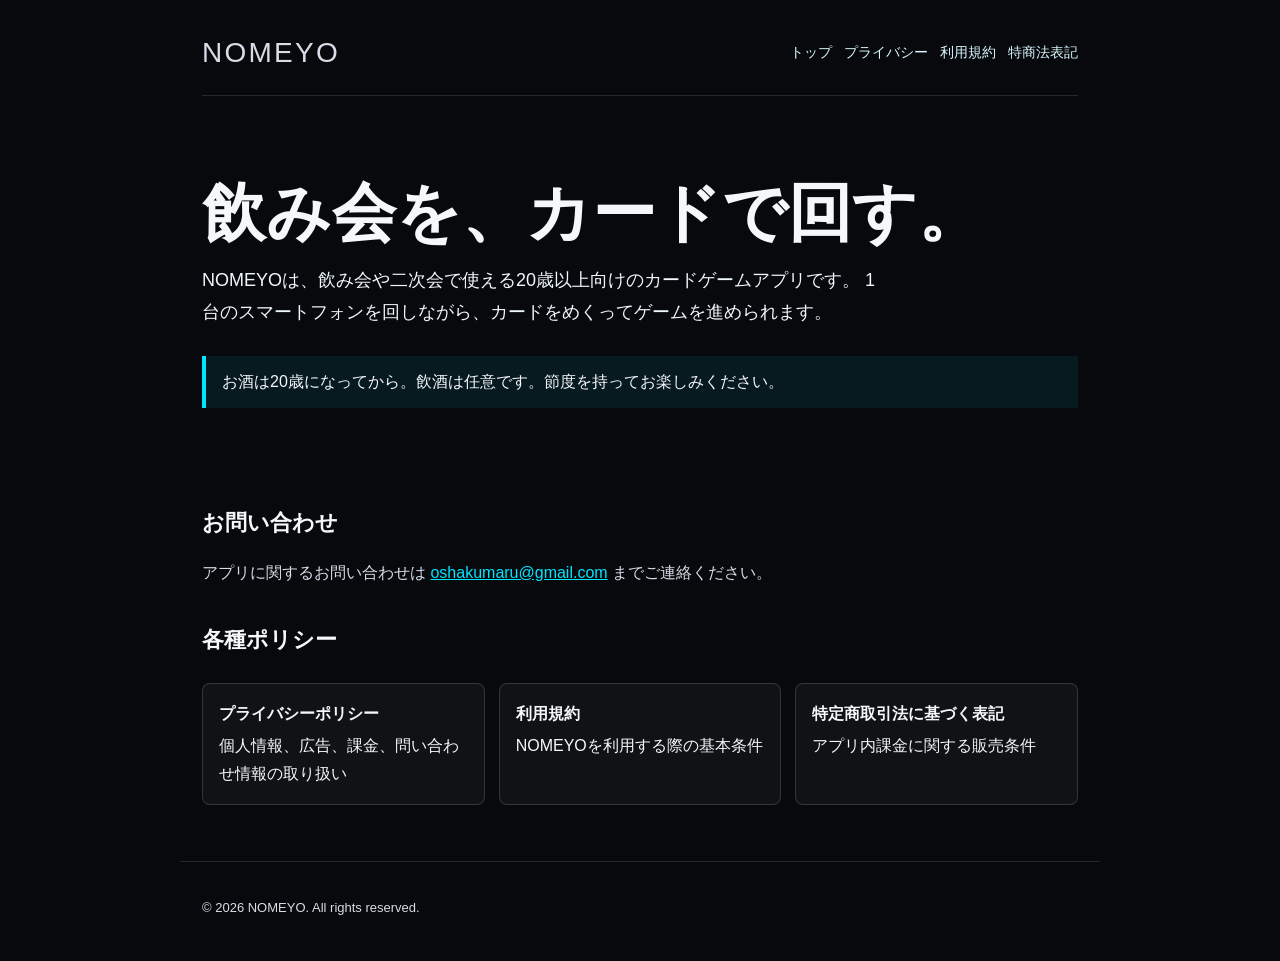
==== docs/index.html @ 65ac16de "upload_policy" ====
<!doctype html>
<html lang="ja">
<head>
  <meta charset="utf-8">
  <meta name="viewport" content="width=device-width, initial-scale=1">
  <title>NOMEYO - 飲み会カードゲーム</title>
  <meta name="description" content="NOMEYOは、20歳以上の方向けの飲み会カードゲームアプリです。">
  <link rel="icon" type="image/svg+xml" href="favicon.svg">
  <link rel="stylesheet" href="styles.css">
</head>
<body>
  <div class="site">
    <header>
      <div class="brand">
        <p class="brand-name">NOMEYO</p>
        <nav aria-label="サイト内リンク">
          <a href="index.html">トップ</a>
          <a href="privacy.html">プライバシー</a>
          <a href="terms.html">利用規約</a>
          <a href="commerce.html">特商法表記</a>
        </nav>
      </div>
    </header>

    <main>
      <section class="hero">
        <h1>飲み会を、カードで回す。</h1>
        <p class="lead">
          NOMEYOは、飲み会や二次会で使える20歳以上向けのカードゲームアプリです。
          1台のスマートフォンを回しながら、カードをめくってゲームを進められます。
        </p>
        <p class="notice">
          お酒は20歳になってから。飲酒は任意です。節度を持ってお楽しみください。
        </p>
      </section>

      <section>
        <h2>お問い合わせ</h2>
        <p>
          アプリに関するお問い合わせは
          <a href="mailto:oshakumaru@gmail.com">oshakumaru@gmail.com</a>
          までご連絡ください。
        </p>
      </section>

      <section>
        <h2>各種ポリシー</h2>
        <div class="links">
          <a class="link-card" href="privacy.html">
            <strong>プライバシーポリシー</strong>
            個人情報、広告、課金、問い合わせ情報の取り扱い
          </a>
          <a class="link-card" href="terms.html">
            <strong>利用規約</strong>
            NOMEYOを利用する際の基本条件
          </a>
          <a class="link-card" href="commerce.html">
            <strong>特定商取引法に基づく表記</strong>
            アプリ内課金に関する販売条件
          </a>
        </div>
      </section>
    </main>

    <footer>
      <p>&copy; 2026 NOMEYO. All rights reserved.</p>
    </footer>
  </div>
</body>
</html>
---- docs/styles.css ----
* {
  box-sizing: border-box;
}

body {
  margin: 0;
  background: #08090d;
  color: #f5f7fb;
  font-family: -apple-system, BlinkMacSystemFont, "Segoe UI", sans-serif;
  line-height: 1.75;
}

a {
  color: #00e5ff;
}

.site {
  min-height: 100vh;
  display: flex;
  flex-direction: column;
}

header,
main,
footer {
  width: min(920px, 100%);
  margin: 0 auto;
  padding: 0 22px;
}

header {
  padding-top: 28px;
  padding-bottom: 22px;
}

.brand {
  display: flex;
  align-items: center;
  justify-content: space-between;
  gap: 18px;
  border-bottom: 1px solid rgba(255, 255, 255, 0.12);
  padding-bottom: 18px;
}

.brand-name {
  margin: 0;
  font-size: 28px;
  letter-spacing: 0.08em;
}

nav {
  display: flex;
  flex-wrap: wrap;
  gap: 12px;
  font-size: 14px;
}

nav a {
  color: #d9faff;
  text-decoration: none;
}

main {
  flex: 1;
  padding-top: 34px;
  padding-bottom: 56px;
}

.hero {
  padding: 28px 0 34px;
}

h1 {
  margin: 0 0 18px;
  font-size: clamp(34px, 8vw, 64px);
  line-height: 1.05;
}

h2 {
  margin: 34px 0 12px;
  font-size: 22px;
}

p,
li,
dd {
  color: #d7dce7;
}

.lead {
  max-width: 680px;
  color: #eef7fb;
  font-size: 18px;
}

.notice {
  border-left: 4px solid #00e5ff;
  margin: 28px 0;
  padding: 12px 16px;
  background: rgba(0, 229, 255, 0.08);
  color: #f5f7fb;
}

.links {
  display: grid;
  grid-template-columns: repeat(auto-fit, minmax(220px, 1fr));
  gap: 14px;
  margin-top: 24px;
}

.link-card {
  display: block;
  border: 1px solid rgba(255, 255, 255, 0.14);
  border-radius: 8px;
  padding: 16px;
  background: rgba(255, 255, 255, 0.04);
  color: #f5f7fb;
  text-decoration: none;
}

.link-card strong {
  display: block;
  margin-bottom: 4px;
}

dl {
  display: grid;
  grid-template-columns: minmax(120px, 200px) 1fr;
  gap: 10px 18px;
}

dt {
  color: #ffffff;
  font-weight: 700;
}

dd {
  margin: 0;
}

footer {
  padding-top: 22px;
  padding-bottom: 28px;
  border-top: 1px solid rgba(255, 255, 255, 0.12);
  color: #98a2b3;
  font-size: 13px;
}

@media (max-width: 640px) {
  .brand {
    align-items: flex-start;
    flex-direction: column;
  }

  dl {
    display: block;
  }

  dt {
    margin-top: 18px;
  }
}
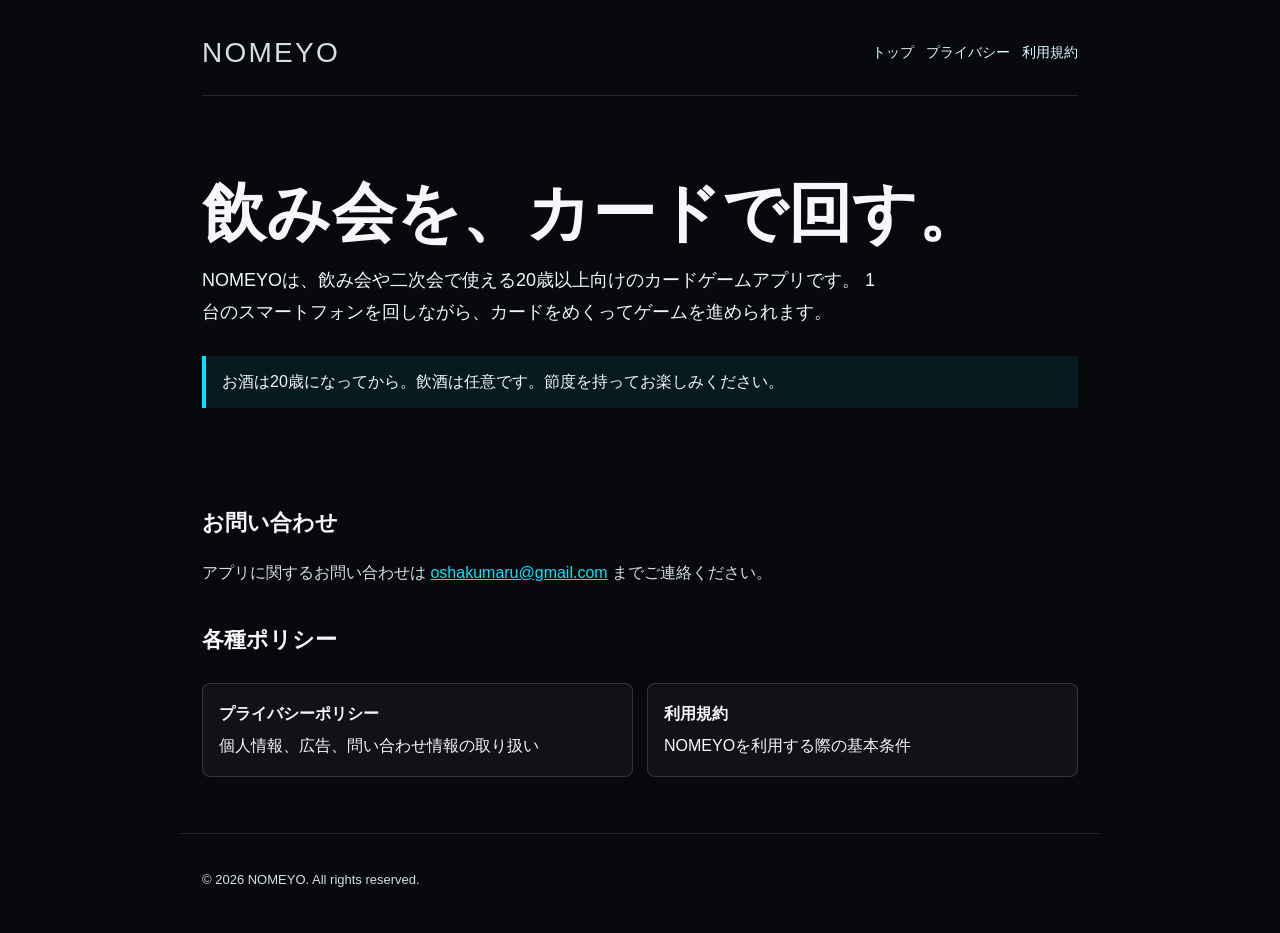
==== commit 67096727: "update_docs_noBilling" ====
--- a/docs/index.html
+++ b/docs/index.html
@@ -17,7 +17,6 @@
           <a href="index.html">トップ</a>
           <a href="privacy.html">プライバシー</a>
           <a href="terms.html">利用規約</a>
-          <a href="commerce.html">特商法表記</a>
         </nav>
       </div>
     </header>
@@ -48,15 +47,11 @@
         <div class="links">
           <a class="link-card" href="privacy.html">
             <strong>プライバシーポリシー</strong>
-            個人情報、広告、課金、問い合わせ情報の取り扱い
+            個人情報、広告、問い合わせ情報の取り扱い
           </a>
           <a class="link-card" href="terms.html">
             <strong>利用規約</strong>
             NOMEYOを利用する際の基本条件
-          </a>
-          <a class="link-card" href="commerce.html">
-            <strong>特定商取引法に基づく表記</strong>
-            アプリ内課金に関する販売条件
           </a>
         </div>
       </section>
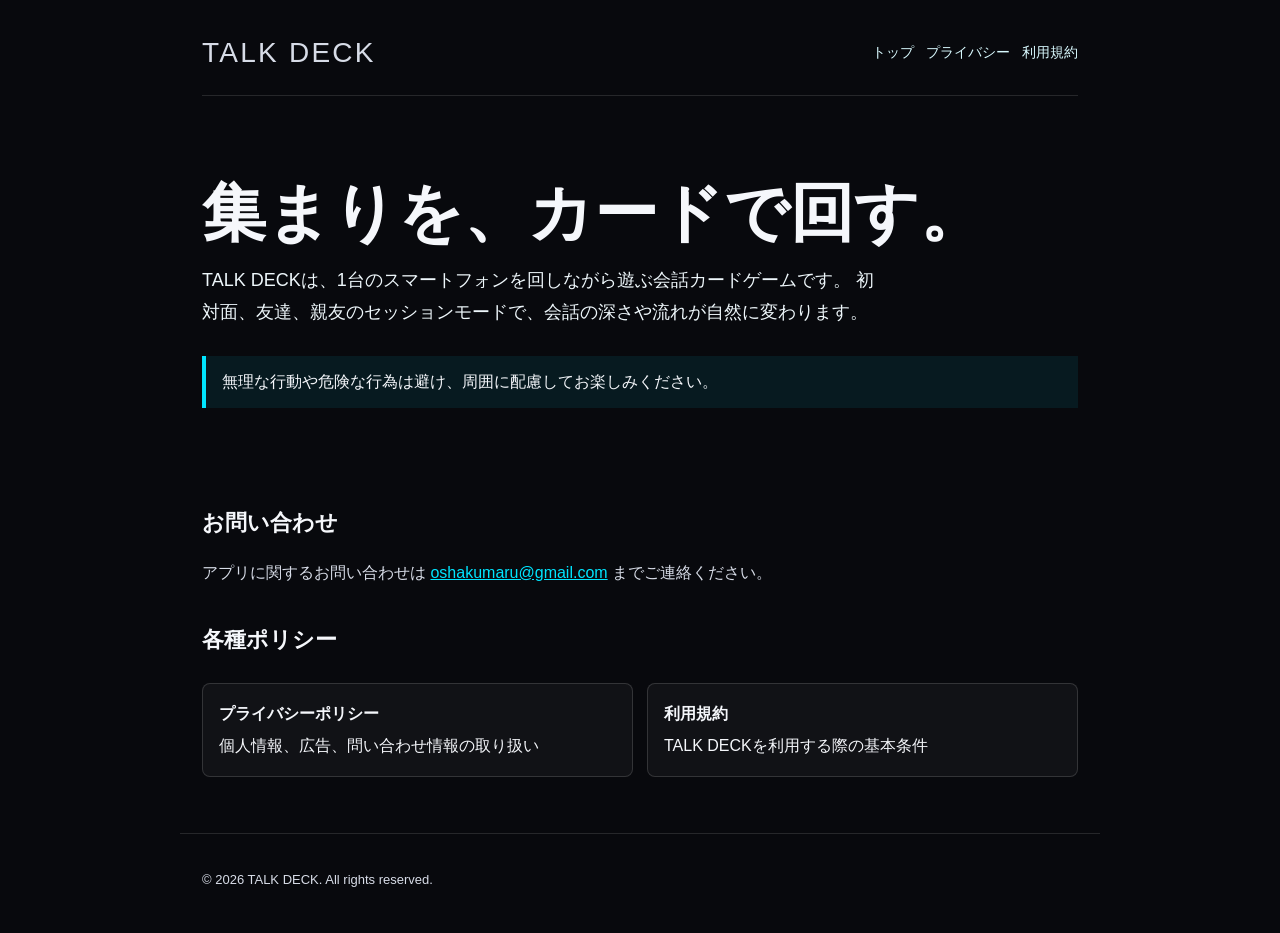
==== commit 0960a58d: "Add files via upload" ====
--- a/docs/index.html
+++ b/docs/index.html
@@ -3,8 +3,8 @@
 <head>
   <meta charset="utf-8">
   <meta name="viewport" content="width=device-width, initial-scale=1">
-  <title>NOMEYO - 飲み会カードゲーム</title>
-  <meta name="description" content="NOMEYOは、20歳以上の方向けの飲み会カードゲームアプリです。">
+  <title>TALK DECK - 会話カードゲーム</title>
+  <meta name="description" content="TALK DECKは、1台を回して遊ぶ会話カードゲームです。初対面、友達、親友のセッションモードで、ポイントやリアクションを楽しめます。">
   <link rel="icon" type="image/svg+xml" href="favicon.svg">
   <link rel="stylesheet" href="styles.css">
 </head>
@@ -12,7 +12,7 @@
   <div class="site">
     <header>
       <div class="brand">
-        <p class="brand-name">NOMEYO</p>
+        <p class="brand-name">TALK DECK</p>
         <nav aria-label="サイト内リンク">
           <a href="index.html">トップ</a>
           <a href="privacy.html">プライバシー</a>
@@ -23,13 +23,13 @@
 
     <main>
       <section class="hero">
-        <h1>飲み会を、カードで回す。</h1>
+        <h1>集まりを、カードで回す。</h1>
         <p class="lead">
-          NOMEYOは、飲み会や二次会で使える20歳以上向けのカードゲームアプリです。
-          1台のスマートフォンを回しながら、カードをめくってゲームを進められます。
+          TALK DECKは、1台のスマートフォンを回しながら遊ぶ会話カードゲームです。
+          初対面、友達、親友のセッションモードで、会話の深さや流れが自然に変わります。
         </p>
         <p class="notice">
-          お酒は20歳になってから。飲酒は任意です。節度を持ってお楽しみください。
+          無理な行動や危険な行為は避け、周囲に配慮してお楽しみください。
         </p>
       </section>
 
@@ -51,14 +51,14 @@
           </a>
           <a class="link-card" href="terms.html">
             <strong>利用規約</strong>
-            NOMEYOを利用する際の基本条件
+            TALK DECKを利用する際の基本条件
           </a>
         </div>
       </section>
     </main>
 
     <footer>
-      <p>&copy; 2026 NOMEYO. All rights reserved.</p>
+      <p>&copy; 2026 TALK DECK. All rights reserved.</p>
     </footer>
   </div>
 </body>
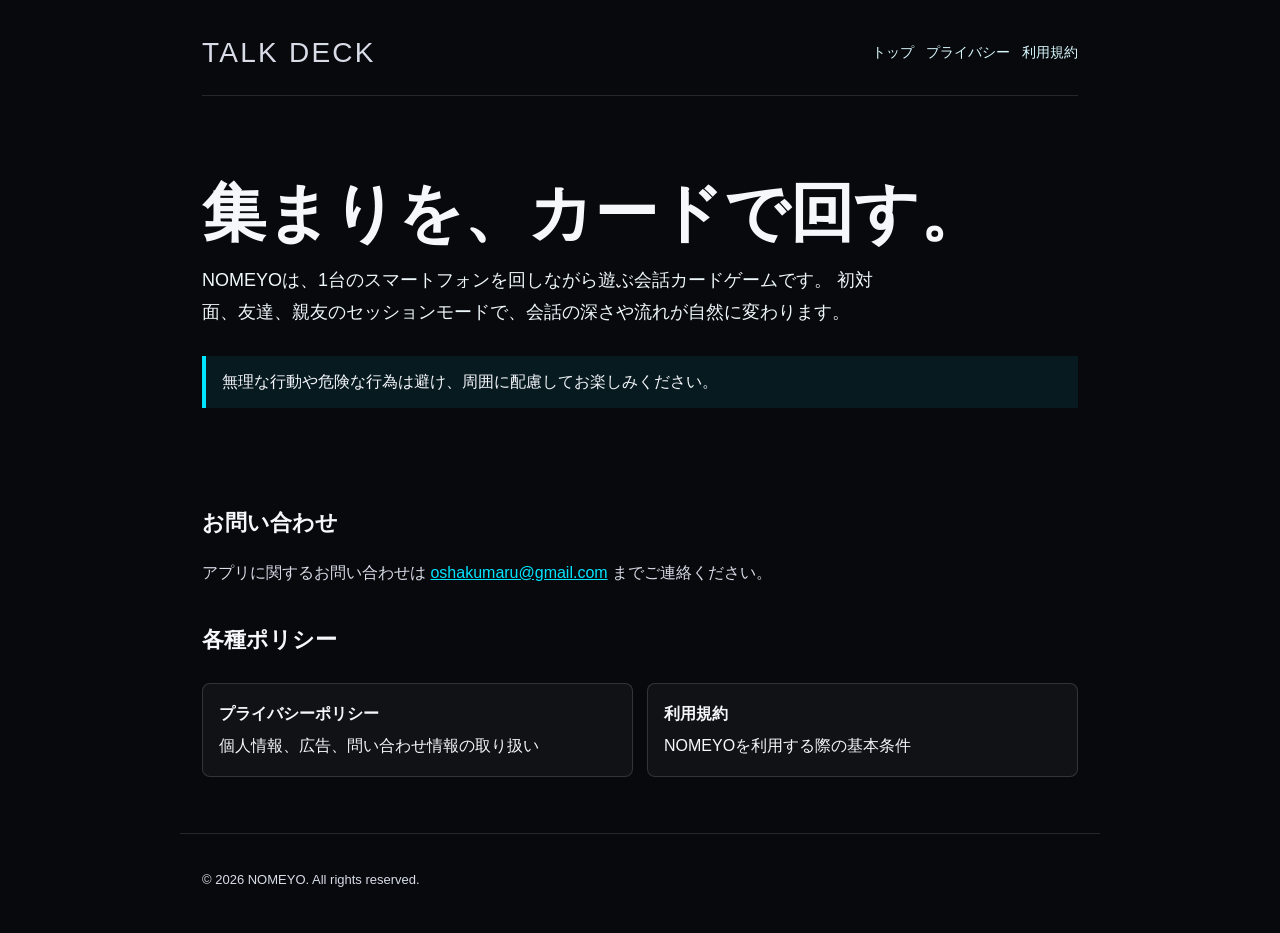
==== commit e5fcf1d7: "Rename TALK DECK to NOMEYO in index.html" ====
--- a/docs/index.html
+++ b/docs/index.html
@@ -3,8 +3,8 @@
 <head>
   <meta charset="utf-8">
   <meta name="viewport" content="width=device-width, initial-scale=1">
-  <title>TALK DECK - 会話カードゲーム</title>
-  <meta name="description" content="TALK DECKは、1台を回して遊ぶ会話カードゲームです。初対面、友達、親友のセッションモードで、ポイントやリアクションを楽しめます。">
+  <title>NOMEYO - 会話カードゲーム</title>
+  <meta name="description" content="NOMEYOは、1台を回して遊ぶ会話カードゲームです。初対面、友達、親友のセッションモードで、ポイントやリアクションを楽しめます。">
   <link rel="icon" type="image/svg+xml" href="favicon.svg">
   <link rel="stylesheet" href="styles.css">
 </head>
@@ -25,7 +25,7 @@
       <section class="hero">
         <h1>集まりを、カードで回す。</h1>
         <p class="lead">
-          TALK DECKは、1台のスマートフォンを回しながら遊ぶ会話カードゲームです。
+          NOMEYOは、1台のスマートフォンを回しながら遊ぶ会話カードゲームです。
           初対面、友達、親友のセッションモードで、会話の深さや流れが自然に変わります。
         </p>
         <p class="notice">
@@ -51,14 +51,14 @@
           </a>
           <a class="link-card" href="terms.html">
             <strong>利用規約</strong>
-            TALK DECKを利用する際の基本条件
+            NOMEYOを利用する際の基本条件
           </a>
         </div>
       </section>
     </main>
 
     <footer>
-      <p>&copy; 2026 TALK DECK. All rights reserved.</p>
+      <p>&copy; 2026 NOMEYO. All rights reserved.</p>
     </footer>
   </div>
 </body>
